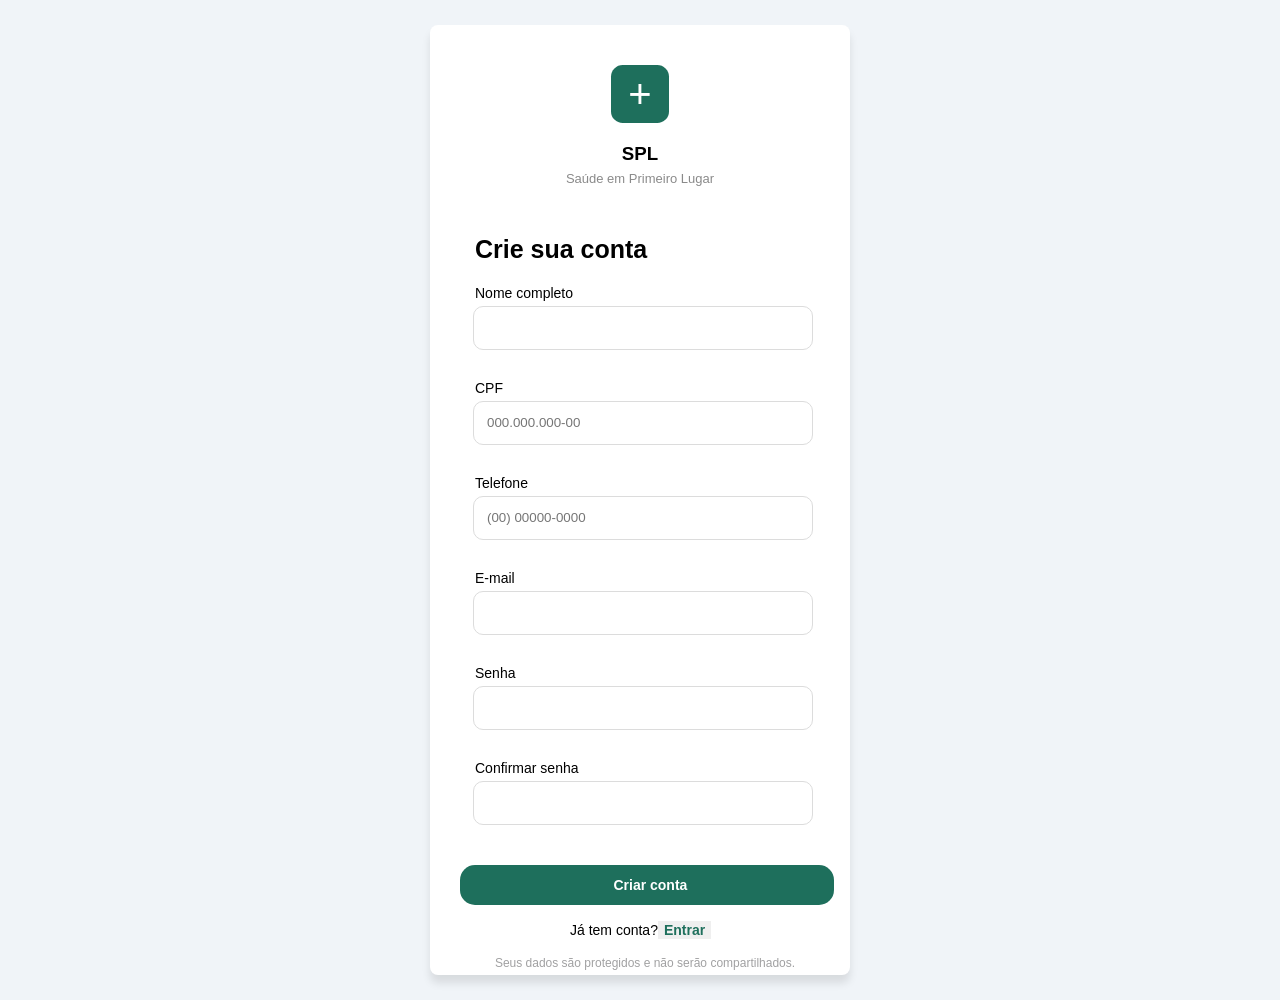
==== cadastro.html @ a0d64c20 "Criado a tela de cadastro, modificações iniciais apenas HTML e CSS." ====
<!DOCTYPE html>
<html lang="pt-br">
<head>
    <meta charset="UTF-8">
    <meta name="viewport" content="width=device-width, initial-scale=1.0">
    <title>SPL - Saúde em Primeiro Lugar</title>
    <link rel="stylesheet" href="css/cadastro.css">
</head>
<body>
    <div class="card">
        <div class="logo">
            <button class="button_logo">+</button>
            <h3>SPL</h3>
            <p>Saúde em Primeiro Lugar</p>
        </div>
        <div class="form">
            <h2>Crie sua conta</h2>
            <form class="form_register">
                <label for ="name">Nome completo</label>
                <input id="name" type="name" required>

                <label for ="cpf">CPF</label>
                <input id="cpf" type="number" required placeholder="000.000.000-00">

                <label for ="tel">Telefone</label>
                <input id="tel" type="tel" required placeholder="(00) 00000-0000">

                <label for="email">E-mail</label>
                <input id="email" type="email" required>

                <label for="senha">Senha</label>
                <input id="senha" type="password" required>

                <label for="confirm_senha">Confirmar senha</label>
                <input id="confirm_senha" type="password" required>

                <input id="submit" type="submit" value="Criar conta" onclick="accountVerification(event)">
            </form>
            <p id="have_account">Já tem conta?<button id="button_login_account" onclick="alert('Tela de Cadastro será disponível em breve!');">Entrar</button></p>
        </div>
        <p id="protected_data">Seus dados são protegidos e não serão compartilhados.</p>
    </div>
    <script src="js/cadastro.js"></script>
</body>
</html>
---- css/cadastro.css ----
body{
    background-color:#f0f4f8;
    display: flex;
    align-items: center;
    justify-content: center;
    height: 100vh;
    font-family: sans-serif;
    margin: 50px auto;
}

.card{
    margin: 0 auto;
    height: 950px;
    width: 420px;
    background-color: white;
    position: static;
    border-radius: 8px;
    box-shadow: 0 8px 8px 0 rgba(0, 0, 0, 0.1);
    display: block;
}

.card h2{
    text-align: left;
    padding-top: 28px;
    font-weight: bold;
    font-size: 25px;
    margin-left: 45px;
}

.logo{
    align-items: center;
    display: flex;
    justify-content: center;
    flex-direction: column;
    padding-top: 40px;
}

.logo h3{
    margin: 0 auto;
    padding-top: 20px;
}

.logo p{
    margin: 0 auto;
    padding-top: 6px;
    font-size: small;
    color:rgb(138, 138, 138)
}

.button_logo{
    background-color: #1E6F5C;
    color: white;
    font-size: 40px;
    height: 58px;
    width: 14%;
    border-radius: 20%;
    border-color: white;
    border-style: none;
}

.form_register{
    display: flex;
    flex-direction: column;
    margin-top: 15px;
    margin-bottom: 15px;
}

.form_register label{
    margin-left: 45px;
    margin-bottom: 5px;
    font-size: 14px;
}

.form_register input{
    width: 77%;
    height: 40px;
    border-radius: 10px;
    border: 1px solid gainsboro;
    padding-left: 13px;
    margin-left: 43px;
    margin-bottom: 30px;

    &:focus, 
    &:active,
    &:focus-visible{
        outline: none;
        border: 1px solid #1E6F5C;
    }
}

#have_account{
    margin: 0 auto;
    font-size: 14px;
    padding-top: 1px;
    padding-left: 140px;
}

#button_login_account{
  color: #1E6F5C; 
  font-weight: bold; 
  font-size: 14px;
  border: 0;
  cursor: pointer;
}

#account_invalid{
    margin: 0 auto;
    opacity: 0;
    color: rgb(215, 0, 0);
    font-size: 16px;
    padding-left: 10px;
    padding-right: 10px;
    text-align: center;
}

span{
    cursor: pointer;
}

#submit{
    background-color: #1E6F5C;
    color: white;
    margin-top: 10px;
    margin-left: 30px;
    margin-bottom: 0;
    border-color: rgb(5, 184, 5);
    border-style: none;
    height: 40px;
    width: 89%;
    border-radius: 15px;
    font-size: 14px;
    font-weight: bold;
    cursor: pointer;
}

#protected_data{
    margin: 0 auto;
    font-size: 12px;
    padding-top: 17px;
    padding-left: 10px;
    text-align: center;
    color:rgb(161, 161, 162)
}
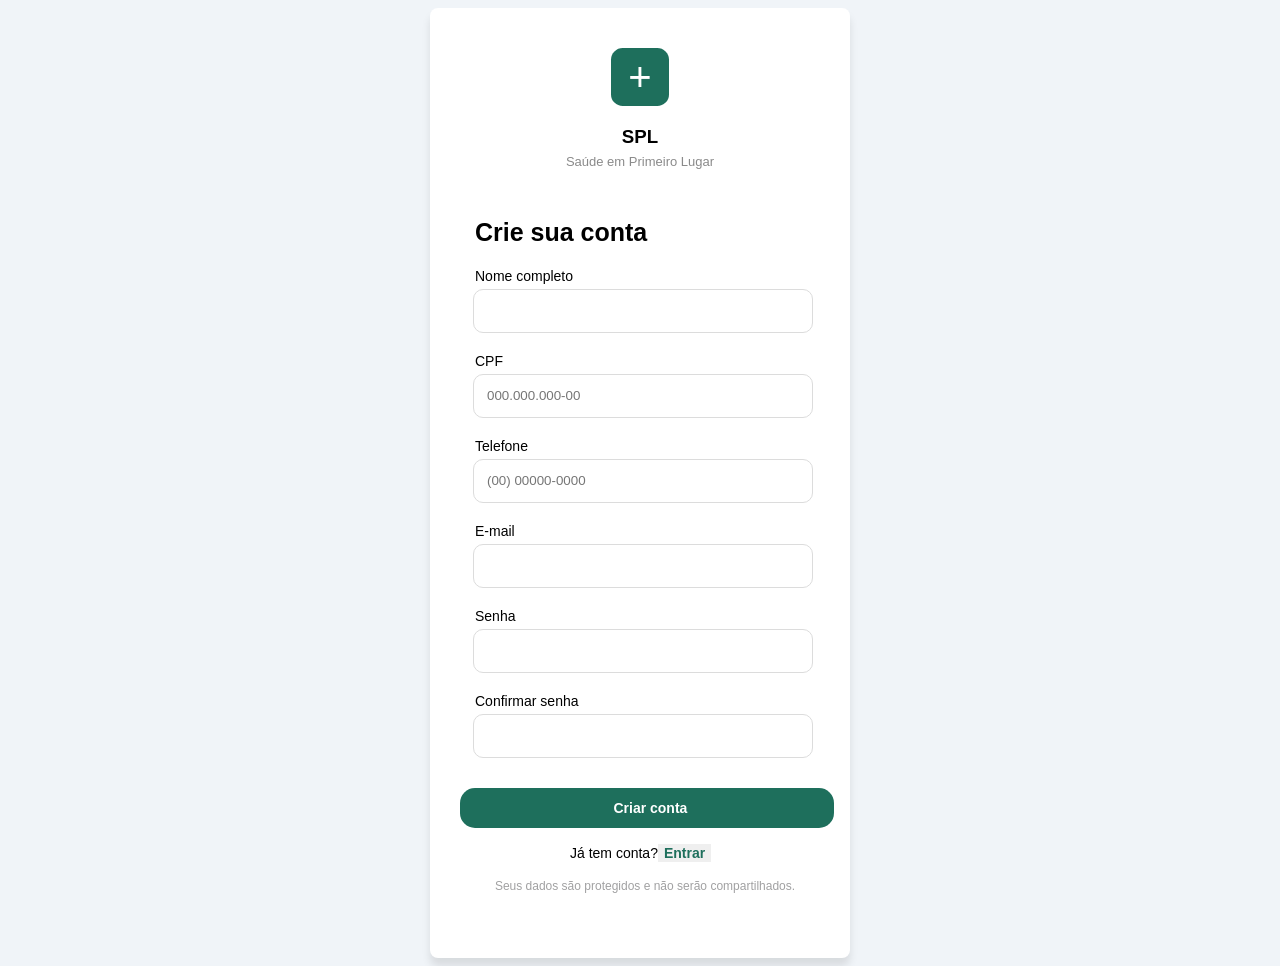
==== commit b25d5316: "RF-01, RF-02, RF-03, RF-04 implementados." ====
--- a/cadastro.html
+++ b/cadastro.html
@@ -18,23 +18,29 @@
             <form class="form_register">
                 <label for ="name">Nome completo</label>
                 <input id="name" type="name" required>
+                <span class="erro" id="erro-name"></span>
 
                 <label for ="cpf">CPF</label>
-                <input id="cpf" type="number" required placeholder="000.000.000-00">
+                <input id="cpf" type="text" required placeholder="000.000.000-00">
+                <span class="erro" id="erro-cpf"></span>
 
                 <label for ="tel">Telefone</label>
                 <input id="tel" type="tel" required placeholder="(00) 00000-0000">
+                <span class="erro" id="erro-tel"></span>
 
                 <label for="email">E-mail</label>
                 <input id="email" type="email" required>
+                <span class="erro" id="erro-email"></span>
 
                 <label for="senha">Senha</label>
                 <input id="senha" type="password" required>
+                <span class="erro" id="erro-senha"></span>
 
                 <label for="confirm_senha">Confirmar senha</label>
                 <input id="confirm_senha" type="password" required>
+                <span class="erro" id="erro-confirm-senha"></span>
 
-                <input id="submit" type="submit" value="Criar conta" onclick="accountVerification(event)">
+                <input id="submit" type="submit" value="Criar conta" onclick="accountCreate(event)">
             </form>
             <p id="have_account">Já tem conta?<button id="button_login_account" onclick="alert('Tela de Cadastro será disponível em breve!');">Entrar</button></p>
         </div>
--- a/css/cadastro.css
+++ b/css/cadastro.css
@@ -3,13 +3,11 @@
     display: flex;
     align-items: center;
     justify-content: center;
-    height: 100vh;
     font-family: sans-serif;
-    margin: 50px auto;
 }
 
 .card{
-    margin: 0 auto;
+    margin: auto;
     height: 950px;
     width: 420px;
     background-color: white;
@@ -78,7 +76,7 @@
     border: 1px solid gainsboro;
     padding-left: 13px;
     margin-left: 43px;
-    margin-bottom: 30px;
+    margin-bottom: 10px;
 
     &:focus, 
     &:active,
@@ -86,6 +84,19 @@
         outline: none;
         border: 1px solid #1E6F5C;
     }
+}
+
+.erro{
+    color: red;
+    font-size: 0.75rem;
+    margin-left: 42px;
+    margin-bottom: 10px;
+    display: block;
+    cursor: default;
+}
+
+input.input-erro{
+    border: 2px solid red;
 }
 
 #have_account{
